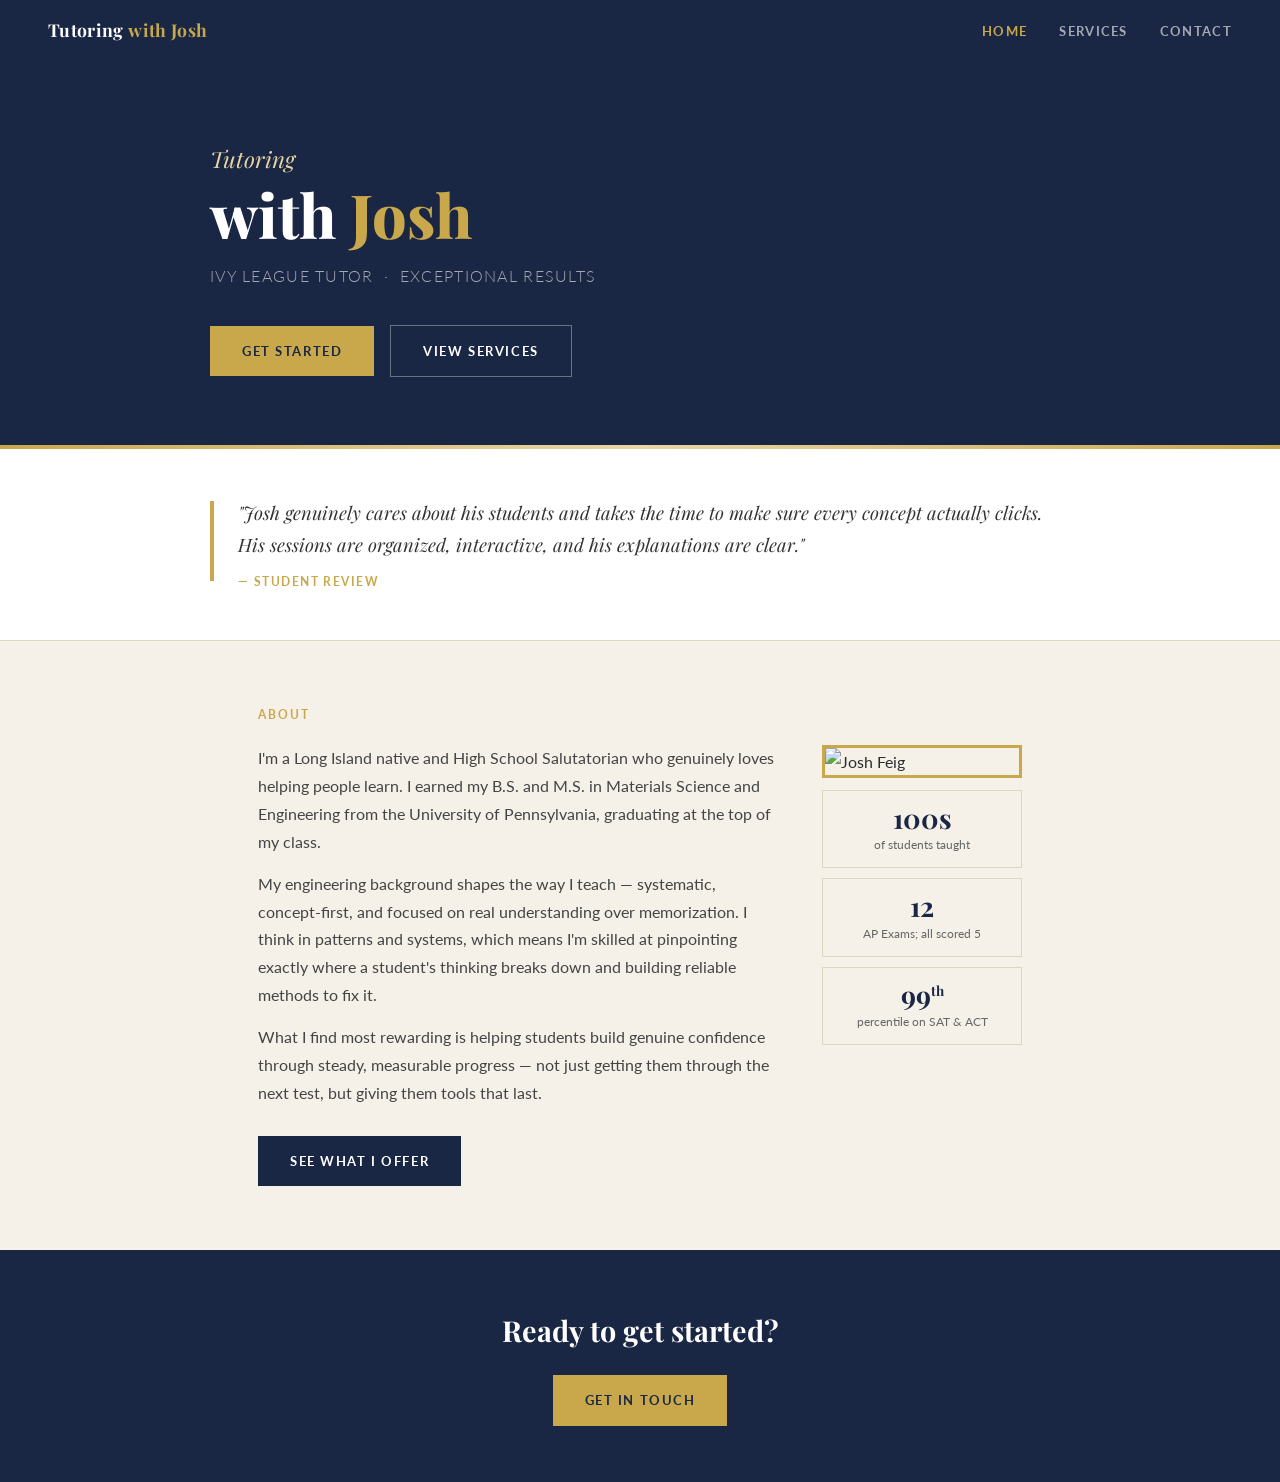
==== index.html @ d27513d3 "Add files via upload" ====
<!DOCTYPE html>
<html lang="en">
<head>
  <meta charset="UTF-8" />
  <meta name="viewport" content="width=device-width, initial-scale=1.0" />
  <title>Tutoring with Josh | Ivy League Tutor · Long Island</title>
  <link rel="preconnect" href="https://fonts.googleapis.com" />
  <link rel="preconnect" href="https://fonts.gstatic.com" crossorigin />
  <link href="https://fonts.googleapis.com/css2?family=Playfair+Display:ital,wght@0,700;0,800;1,400;1,600&family=Lato:wght@300;400;700&display=swap" rel="stylesheet" />
  <link rel="stylesheet" href="style.css" />
</head>
<body>

  <nav>
    <a class="nav-brand" href="index.html">Tutoring <span>with Josh</span></a>
    <ul class="nav-links">
      <li><a href="index.html" class="active">Home</a></li>
      <li><a href="services.html">Services</a></li>
      <li><a href="contact.html">Contact</a></li>
    </ul>
  </nav>

  <section class="hero">
    <div class="hero-inner">
      <div class="hero-eyebrow">Tutoring</div>
      <h1 class="hero-title">with <span>Josh</span></h1>
      <p class="hero-sub">Ivy League tutor &nbsp;·&nbsp; Exceptional results</p>
      <div class="hero-cta">
        <a href="contact.html" class="btn">Get Started</a>
        <a href="services.html" class="btn btn-outline">View Services</a>
      </div>
    </div>
  </section>

  <div class="testimonial-band">
    <div class="testimonial-inner">
      <div class="testimonial-bar"></div>
      <div>
        <p class="testimonial-text">"Josh genuinely cares about his students and takes the time to make sure every concept actually clicks. His sessions are organized, interactive, and his explanations are clear."</p>
        <p class="testimonial-attr">— Student Review</p>
      </div>
    </div>
  </div>

  <main class="main">
    <section id="about" class="about-section">
      <p class="section-label">About</p>
      <div class="about-grid">
        <div class="about-text">
          <p>I'm a Long Island native and High School Salutatorian who genuinely loves helping people learn. I earned my B.S. and M.S. in Materials Science and Engineering from the University of Pennsylvania, graduating at the top of my class.</p>
          <p>My engineering background shapes the way I teach — systematic, concept-first, and focused on real understanding over memorization. I think in patterns and systems, which means I'm skilled at pinpointing exactly where a student's thinking breaks down and building reliable methods to fix it.</p>
          <p>What I find most rewarding is helping students build genuine confidence through steady, measurable progress — not just getting them through the next test, but giving them tools that last.</p>
          <a href="services.html" class="btn btn-dark" style="margin-top:28px; display:inline-block;">See What I Offer</a>
        </div>
        <div class="about-right">
          <!-- Replace josh.jpg with your actual photo filename -->
          <img src="josh.jpg" alt="Josh Feig" class="about-photo" />
          <div class="stats">
            <div class="stat-box">
              <div class="stat-number">100s</div>
              <div class="stat-label">of students taught</div>
            </div>
            <div class="stat-box">
              <div class="stat-number">12</div>
              <div class="stat-label">AP Exams; all scored 5</div>
            </div>
            <div class="stat-box">
              <div class="stat-number">99<sup>th</sup></div>
              <div class="stat-label">percentile on SAT &amp; ACT</div>
            </div>
          </div>
        </div>
      </div>
    </section>
  </main>

  <footer>
    <div class="footer-inner footer-simple">
      <p class="footer-headline">Ready to get started?</p>
      <a href="contact.html" class="btn">Get in Touch</a>
    </div>
  </footer>

</body>
</html>
---- style.css ----
*, *::before, *::after { box-sizing: border-box; margin: 0; padding: 0; }

:root {
  --navy: #1a2744;
  --navy-light: #243058;
  --gold: #c9a84c;
  --gold-light: #e8d5a3;
  --cream: #f5f1e8;
  --white: #ffffff;
  --text: #2c2c2c;
  --text-muted: #666;
  --border: #ddd5c0;
}

html { scroll-behavior: smooth; }

body {
  font-family: 'Lato', sans-serif;
  color: var(--text);
  background: var(--cream);
  font-size: 16px;
  line-height: 1.7;
}

/* ── NAV ── */
nav {
  background: var(--navy);
  position: sticky;
  top: 0;
  z-index: 100;
  display: flex;
  justify-content: space-between;
  align-items: center;
  padding: 0 48px;
  height: 60px;
}

.nav-brand {
  font-family: 'Playfair Display', serif;
  color: var(--white);
  font-size: 1.1rem;
  font-weight: 700;
  letter-spacing: 0.02em;
  text-decoration: none;
}

.nav-brand span { color: var(--gold); }

.nav-links {
  display: flex;
  gap: 32px;
  list-style: none;
}

.nav-links a {
  color: rgba(255,255,255,0.6);
  text-decoration: none;
  font-size: 0.82rem;
  font-weight: 700;
  letter-spacing: 0.1em;
  text-transform: uppercase;
  transition: color 0.2s;
}

.nav-links a:hover,
.nav-links a.active { color: var(--gold); }

/* ── HERO ── */
.hero {
  background: var(--navy);
  padding: 80px 48px 72px;
  position: relative;
  overflow: hidden;
}

.hero::after {
  content: '';
  position: absolute;
  bottom: 0; left: 0; right: 0;
  height: 4px;
  background: linear-gradient(90deg, var(--gold), var(--gold-light), var(--gold));
}

.page-hero {
  background: var(--navy);
  padding: 52px 48px 48px;
  position: relative;
}

.page-hero::after {
  content: '';
  position: absolute;
  bottom: 0; left: 0; right: 0;
  height: 4px;
  background: linear-gradient(90deg, var(--gold), var(--gold-light), var(--gold));
}

.hero-inner {
  max-width: 860px;
  margin: 0 auto;
}

.hero-eyebrow {
  font-family: 'Playfair Display', serif;
  font-style: italic;
  color: var(--gold-light);
  font-size: 1.4rem;
  font-weight: 400;
  margin-bottom: 4px;
  opacity: 0;
  animation: fadeUp 0.6s 0.1s forwards;
}

.hero-title {
  font-family: 'Playfair Display', serif;
  font-size: clamp(2.6rem, 5vw, 3.8rem);
  font-weight: 800;
  color: var(--white);
  line-height: 1.05;
  margin-bottom: 16px;
  opacity: 0;
  animation: fadeUp 0.6s 0.25s forwards;
}

.hero-title span { color: var(--gold); }

.hero-sub {
  color: rgba(255,255,255,0.6);
  font-size: 1rem;
  font-weight: 300;
  letter-spacing: 0.08em;
  text-transform: uppercase;
  opacity: 0;
  animation: fadeUp 0.6s 0.4s forwards;
}

.hero-cta {
  margin-top: 36px;
  opacity: 0;
  animation: fadeUp 0.6s 0.55s forwards;
}

@keyframes fadeUp {
  from { opacity: 0; transform: translateY(18px); }
  to   { opacity: 1; transform: translateY(0); }
}

/* ── BUTTONS ── */
.btn {
  display: inline-block;
  background: var(--gold);
  color: var(--navy);
  font-family: 'Lato', sans-serif;
  font-weight: 700;
  font-size: 0.82rem;
  letter-spacing: 0.12em;
  text-transform: uppercase;
  text-decoration: none;
  padding: 14px 32px;
  border: none;
  cursor: pointer;
  transition: background 0.2s, transform 0.15s;
}

.btn:hover {
  background: var(--gold-light);
  transform: translateY(-1px);
}

.btn-outline {
  background: transparent;
  color: var(--white);
  border: 1px solid rgba(255,255,255,0.35);
  margin-left: 12px;
}

.btn-outline:hover {
  background: rgba(255,255,255,0.08);
  transform: translateY(-1px);
}

.btn-dark {
  background: var(--navy);
  color: var(--white);
}

.btn-dark:hover {
  background: var(--navy-light);
}

.btn-submit {
  width: 100%;
  padding: 16px;
  font-size: 0.85rem;
}

/* ── TESTIMONIAL ── */
.testimonial-band {
  background: var(--white);
  padding: 48px;
  border-bottom: 1px solid var(--border);
}

.testimonial-inner {
  max-width: 860px;
  margin: 0 auto;
  display: flex;
  gap: 24px;
  align-items: flex-start;
}

.testimonial-bar {
  width: 4px;
  min-height: 80px;
  background: var(--gold);
  flex-shrink: 0;
  margin-top: 4px;
}

.testimonial-text {
  font-family: 'Playfair Display', serif;
  font-style: italic;
  font-size: 1.15rem;
  color: #333;
  line-height: 1.7;
}

.testimonial-attr {
  margin-top: 12px;
  font-size: 0.75rem;
  font-weight: 700;
  letter-spacing: 0.12em;
  text-transform: uppercase;
  color: var(--gold);
}

/* ── MAIN ── */
.main {
  max-width: 860px;
  margin: 0 auto;
  padding: 64px 48px;
}

.section-label {
  font-size: 0.72rem;
  font-weight: 700;
  letter-spacing: 0.18em;
  text-transform: uppercase;
  color: var(--gold);
  margin-bottom: 20px;
}

.divider {
  height: 1px;
  background: var(--border);
  margin: 0 0 56px;
}

.content-section {
  margin-bottom: 56px;
}

/* ── ABOUT (index) ── */
.about-section { margin-bottom: 0; }

.about-grid {
  display: grid;
  grid-template-columns: 1fr 200px;
  gap: 48px;
  align-items: start;
}

.about-text p {
  color: #444;
  font-size: 0.97rem;
  line-height: 1.8;
  margin-bottom: 14px;
}

.about-text p:last-of-type { margin-bottom: 0; }

.about-right {
  display: flex;
  flex-direction: column;
  gap: 12px;
}

.about-photo {
  width: 100%;
  display: block;
  border: 3px solid var(--gold);
}

.stats {
  display: flex;
  flex-direction: column;
  gap: 10px;
}

.stat-box {
  background: var(--cream);
  border: 1px solid var(--border);
  padding: 14px 16px;
  text-align: center;
}

.stat-number {
  font-family: 'Playfair Display', serif;
  font-size: 1.7rem;
  font-weight: 700;
  color: var(--navy);
  line-height: 1;
}

.stat-number sup {
  font-size: 0.85rem;
  vertical-align: super;
}

.stat-label {
  font-size: 0.76rem;
  color: var(--text-muted);
  margin-top: 4px;
  line-height: 1.4;
}

/* ── SUBJECTS ── */
.pill-row {
  display: flex;
  flex-wrap: wrap;
  gap: 10px;
}

.pill {
  background: var(--navy);
  color: var(--white);
  font-size: 0.82rem;
  font-weight: 700;
  letter-spacing: 0.04em;
  padding: 9px 18px;
}

/* ── SESSION FORMAT ── */
.format-grid {
  display: grid;
  grid-template-columns: 1fr 1fr;
  gap: 16px;
}

.format-card {
  background: var(--white);
  border: 1px solid var(--border);
  padding: 28px 24px;
  transition: border-color 0.2s;
}

.format-card:hover { border-color: var(--gold); }

.format-icon {
  font-size: 1.2rem;
  color: var(--gold);
  margin-bottom: 12px;
}

.format-title {
  font-family: 'Playfair Display', serif;
  font-size: 1.1rem;
  font-weight: 700;
  color: var(--navy);
  margin-bottom: 8px;
}

.format-desc {
  font-size: 0.9rem;
  color: var(--text-muted);
  line-height: 1.6;
}

/* ── WHAT TO EXPECT ── */
.expect-grid {
  display: grid;
  grid-template-columns: 1fr 1fr;
  gap: 14px;
}

.expect-card {
  border: 1px solid var(--border);
  background: var(--white);
  padding: 20px 22px;
  display: flex;
  gap: 16px;
  align-items: flex-start;
  transition: border-color 0.2s;
}

.expect-card:hover { border-color: var(--gold); }

.expect-num {
  width: 28px;
  height: 28px;
  border: 1.5px solid var(--gold);
  color: var(--gold);
  font-size: 0.75rem;
  font-weight: 700;
  display: flex;
  align-items: center;
  justify-content: center;
  flex-shrink: 0;
  margin-top: 2px;
  font-family: 'Playfair Display', serif;
}

.expect-title {
  font-weight: 700;
  font-size: 0.95rem;
  color: var(--navy);
  margin-bottom: 4px;
}

.expect-desc {
  font-size: 0.87rem;
  color: var(--text-muted);
  line-height: 1.5;
}

/* ── CONTACT PAGE ── */
.contact-layout {
  display: grid;
  grid-template-columns: 240px 1fr;
  gap: 64px;
  align-items: start;
}

.contact-list {
  list-style: none;
  display: flex;
  flex-direction: column;
  gap: 20px;
}

.contact-row {
  display: flex;
  flex-direction: column;
  gap: 3px;
}

.contact-label {
  font-size: 0.7rem;
  font-weight: 700;
  letter-spacing: 0.15em;
  text-transform: uppercase;
  color: var(--gold);
}

.contact-value {
  color: var(--text);
  font-size: 0.95rem;
  text-decoration: none;
  line-height: 1.5;
}

a.contact-value:hover { color: var(--navy); text-decoration: underline; }

/* ── FORM ── */
.contact-form {
  display: flex;
  flex-direction: column;
  gap: 18px;
}

.field-row {
  display: grid;
  grid-template-columns: 1fr 1fr;
  gap: 16px;
}

.field {
  display: flex;
  flex-direction: column;
  gap: 6px;
}

.field label {
  font-size: 0.75rem;
  font-weight: 700;
  letter-spacing: 0.1em;
  text-transform: uppercase;
  color: var(--navy);
}

.field input,
.field textarea {
  background: var(--white);
  border: 1px solid var(--border);
  padding: 12px 14px;
  font-family: 'Lato', sans-serif;
  font-size: 0.95rem;
  color: var(--text);
  outline: none;
  transition: border-color 0.2s;
  width: 100%;
}

.field input:focus,
.field textarea:focus {
  border-color: var(--gold);
}

.field input::placeholder,
.field textarea::placeholder {
  color: #aaa;
}

.field textarea { resize: vertical; }

/* ── FOOTER ── */
footer {
  background: var(--navy);
  padding: 56px 48px;
}

.footer-inner {
  max-width: 860px;
  margin: 0 auto;
}

.footer-simple {
  text-align: center;
}

.footer-headline {
  font-family: 'Playfair Display', serif;
  font-size: 1.8rem;
  font-weight: 700;
  color: var(--white);
  margin-bottom: 20px;
}

/* ── RESPONSIVE ── */
@media (max-width: 700px) {
  nav { padding: 0 20px; }
  .nav-links { gap: 18px; }
  .hero, .page-hero { padding: 52px 24px 48px; }
  .testimonial-band { padding: 36px 24px; }
  .main { padding: 48px 24px; }
  .about-grid { grid-template-columns: 1fr; }
  .about-right { flex-direction: row; flex-wrap: wrap; }
  .about-photo { width: 120px; }
  .stats { flex-direction: row; flex-wrap: wrap; }
  .stat-box { flex: 1; min-width: 90px; }
  .format-grid { grid-template-columns: 1fr; }
  .expect-grid { grid-template-columns: 1fr; }
  .contact-layout { grid-template-columns: 1fr; gap: 40px; }
  .field-row { grid-template-columns: 1fr; }
  footer { padding: 48px 24px; }
  .btn-outline { margin-left: 0; margin-top: 10px; }
}
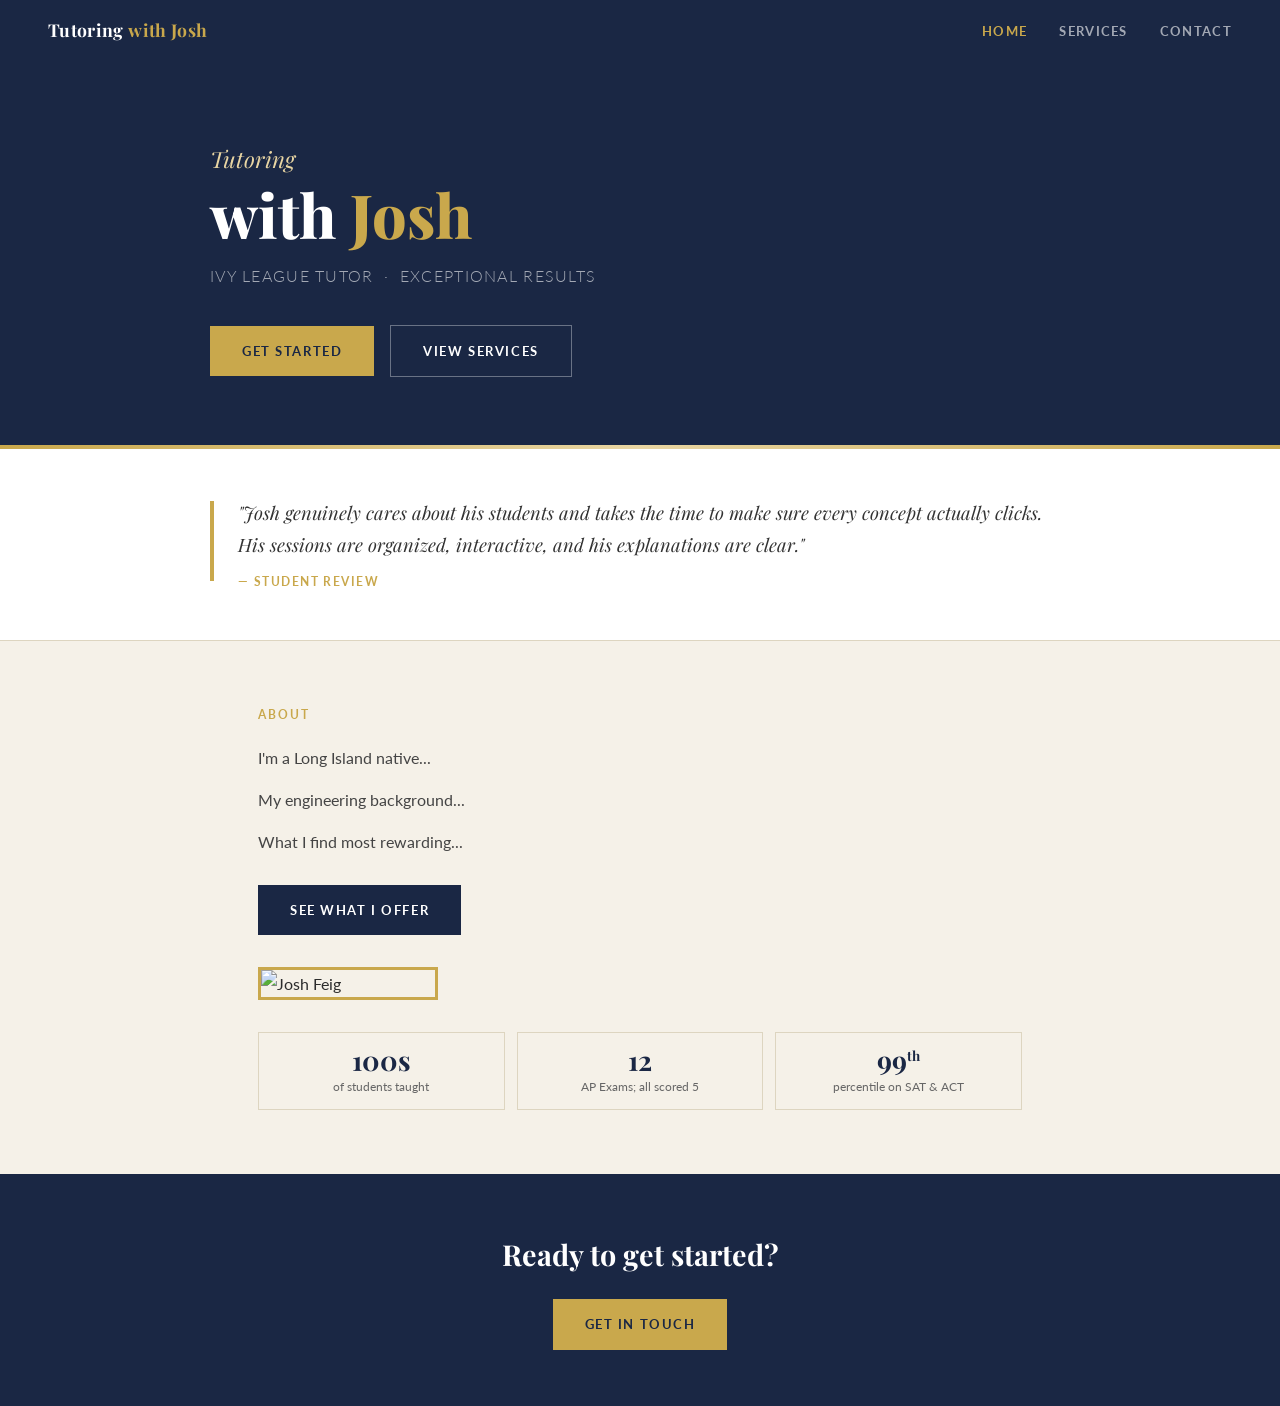
==== commit 81d8eb05: "Update index.html" ====
--- a/index.html
+++ b/index.html
@@ -45,32 +45,29 @@
   <main class="main">
     <section id="about" class="about-section">
       <p class="section-label">About</p>
-      <div class="about-grid">
-        <div class="about-text">
-          <p>I'm a Long Island native and High School Salutatorian who genuinely loves helping people learn. I earned my B.S. and M.S. in Materials Science and Engineering from the University of Pennsylvania, graduating at the top of my class.</p>
-          <p>My engineering background shapes the way I teach — systematic, concept-first, and focused on real understanding over memorization. I think in patterns and systems, which means I'm skilled at pinpointing exactly where a student's thinking breaks down and building reliable methods to fix it.</p>
-          <p>What I find most rewarding is helping students build genuine confidence through steady, measurable progress — not just getting them through the next test, but giving them tools that last.</p>
-          <a href="services.html" class="btn btn-dark" style="margin-top:28px; display:inline-block;">See What I Offer</a>
-        </div>
-        <div class="about-right">
-          <!-- Replace josh.jpg with your actual photo filename -->
-          <img src="josh.jpg" alt="Josh Feig" class="about-photo" />
-          <div class="stats">
-            <div class="stat-box">
-              <div class="stat-number">100s</div>
-              <div class="stat-label">of students taught</div>
-            </div>
-            <div class="stat-box">
-              <div class="stat-number">12</div>
-              <div class="stat-label">AP Exams; all scored 5</div>
-            </div>
-            <div class="stat-box">
-              <div class="stat-number">99<sup>th</sup></div>
-              <div class="stat-label">percentile on SAT &amp; ACT</div>
-            </div>
-          </div>
-        </div>
-      </div>
+ <div class="about-text">
+  <p>I'm a Long Island native...</p>
+  <p>My engineering background...</p>
+  <p>What I find most rewarding...</p>
+  <a href="services.html" class="btn btn-dark" style="margin-top:28px; display:inline-block;">See What I Offer</a>
+</div>
+
+<img src="josh.jpg" alt="Josh Feig" class="about-photo" style="width:180px; border:3px solid var(--gold); margin: 32px 0;" />
+
+<div class="stats" style="flex-direction: row; width: 100%; gap: 12px; margin-top: 8px;">
+  <div class="stat-box" style="flex:1;">
+    <div class="stat-number">100s</div>
+    <div class="stat-label">of students taught</div>
+  </div>
+  <div class="stat-box" style="flex:1;">
+    <div class="stat-number">12</div>
+    <div class="stat-label">AP Exams; all scored 5</div>
+  </div>
+  <div class="stat-box" style="flex:1;">
+    <div class="stat-number">99<sup>th</sup></div>
+    <div class="stat-label">percentile on SAT &amp; ACT</div>
+  </div>
+</div>
     </section>
   </main>
 
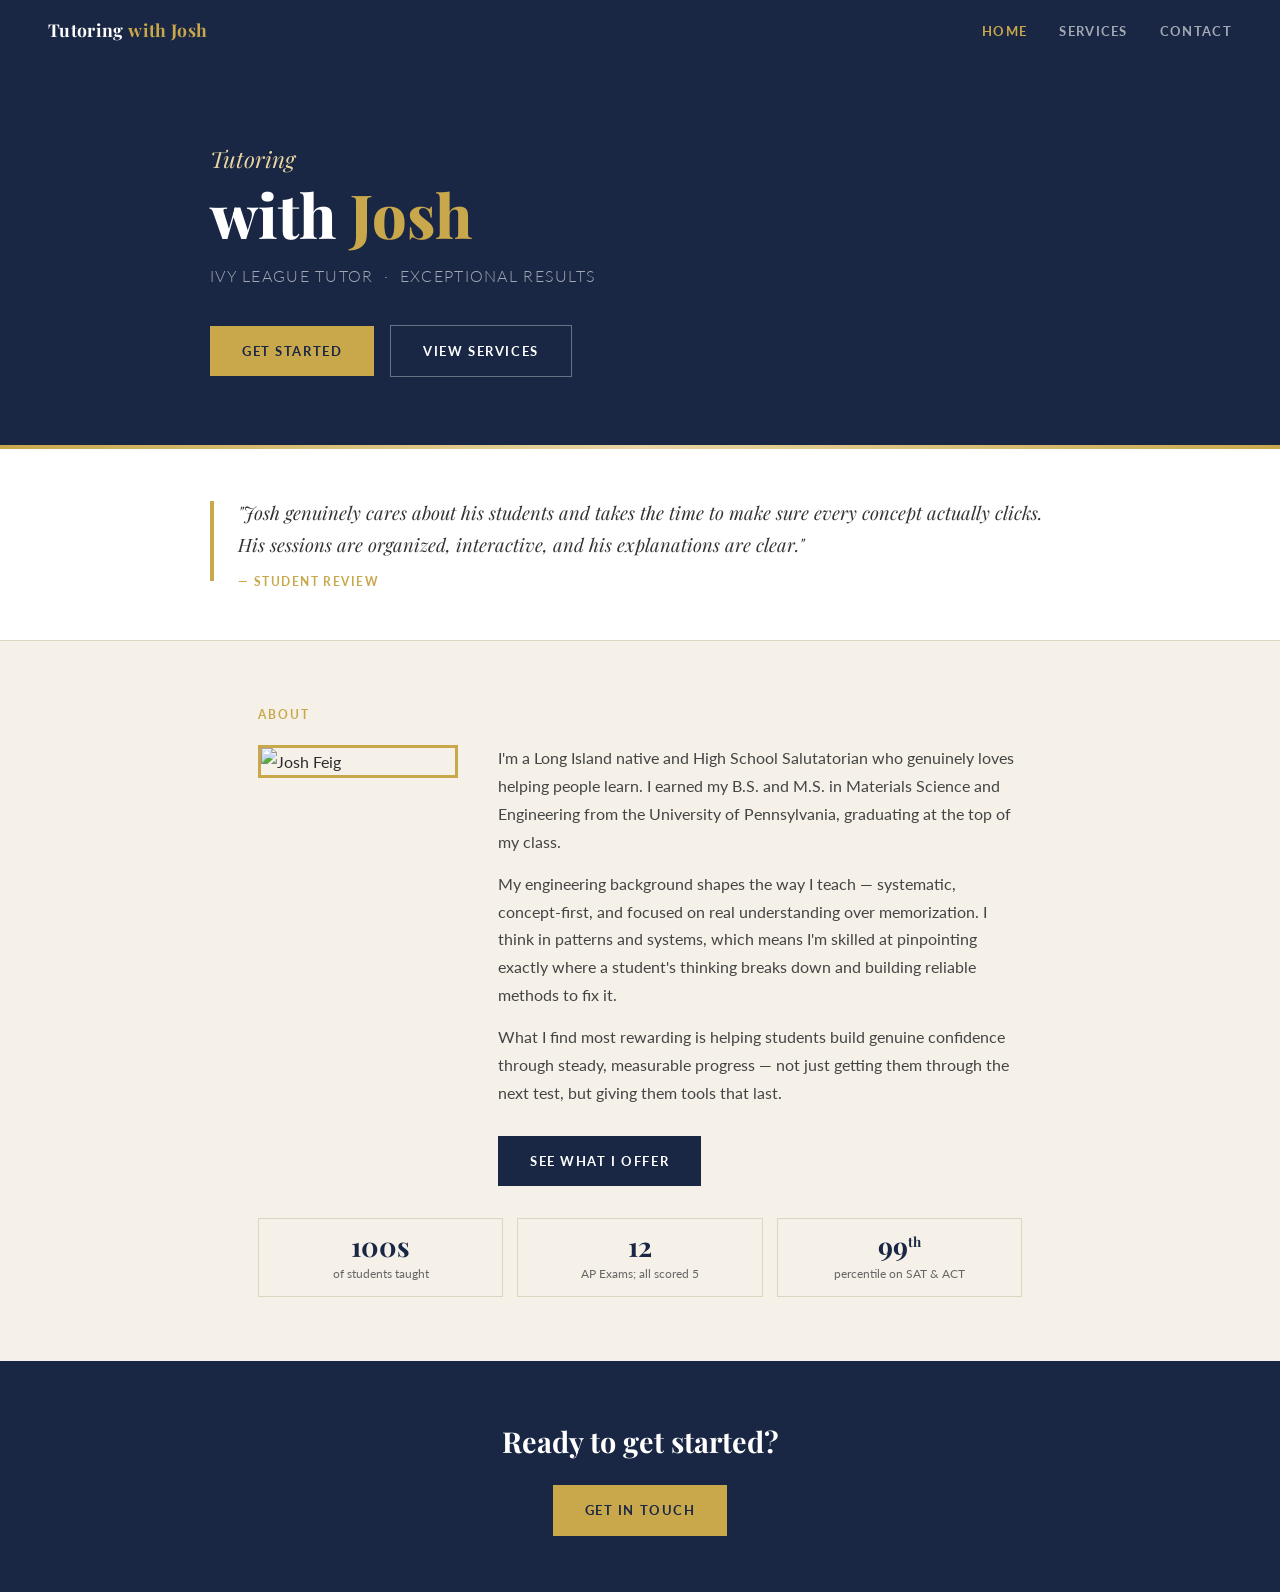
==== commit 8a62fab5: "Add files via upload" ====
--- a/index.html
+++ b/index.html
@@ -43,31 +43,34 @@
   </div>
 
   <main class="main">
-    <section id="about" class="about-section">
+    <section id="about">
       <p class="section-label">About</p>
- <div class="about-text">
-  <p>I'm a Long Island native...</p>
-  <p>My engineering background...</p>
-  <p>What I find most rewarding...</p>
-  <a href="services.html" class="btn btn-dark" style="margin-top:28px; display:inline-block;">See What I Offer</a>
-</div>
 
-<img src="josh.jpg" alt="Josh Feig" class="about-photo" style="width:180px; border:3px solid var(--gold); margin: 32px 0;" />
+      <div class="about-top">
+        <img src="josh.jpg" alt="Josh Feig" class="about-photo" />
+        <div class="about-text">
+          <p>I'm a Long Island native and High School Salutatorian who genuinely loves helping people learn. I earned my B.S. and M.S. in Materials Science and Engineering from the University of Pennsylvania, graduating at the top of my class.</p>
+          <p>My engineering background shapes the way I teach — systematic, concept-first, and focused on real understanding over memorization. I think in patterns and systems, which means I'm skilled at pinpointing exactly where a student's thinking breaks down and building reliable methods to fix it.</p>
+          <p>What I find most rewarding is helping students build genuine confidence through steady, measurable progress — not just getting them through the next test, but giving them tools that last.</p>
+          <a href="services.html" class="btn btn-dark" style="margin-top:28px; display:inline-block;">See What I Offer</a>
+        </div>
+      </div>
 
-<div class="stats" style="flex-direction: row; width: 100%; gap: 12px; margin-top: 8px;">
-  <div class="stat-box" style="flex:1;">
-    <div class="stat-number">100s</div>
-    <div class="stat-label">of students taught</div>
-  </div>
-  <div class="stat-box" style="flex:1;">
-    <div class="stat-number">12</div>
-    <div class="stat-label">AP Exams; all scored 5</div>
-  </div>
-  <div class="stat-box" style="flex:1;">
-    <div class="stat-number">99<sup>th</sup></div>
-    <div class="stat-label">percentile on SAT &amp; ACT</div>
-  </div>
-</div>
+      <div class="stats-row">
+        <div class="stat-box">
+          <div class="stat-number">100s</div>
+          <div class="stat-label">of students taught</div>
+        </div>
+        <div class="stat-box">
+          <div class="stat-number">12</div>
+          <div class="stat-label">AP Exams; all scored 5</div>
+        </div>
+        <div class="stat-box">
+          <div class="stat-number">99<sup>th</sup></div>
+          <div class="stat-label">percentile on SAT &amp; ACT</div>
+        </div>
+      </div>
+
     </section>
   </main>
 
--- a/style.css
+++ b/style.css
@@ -261,13 +261,18 @@
 }
 
 /* ── ABOUT (index) ── */
-.about-section { margin-bottom: 0; }
-
-.about-grid {
+.about-top {
   display: grid;
-  grid-template-columns: 1fr 200px;
-  gap: 48px;
+  grid-template-columns: 200px 1fr;
+  gap: 40px;
   align-items: start;
+  margin-bottom: 32px;
+}
+
+.about-photo {
+  width: 100%;
+  display: block;
+  border: 3px solid var(--gold);
 }
 
 .about-text p {
@@ -279,25 +284,13 @@
 
 .about-text p:last-of-type { margin-bottom: 0; }
 
-.about-right {
-  display: flex;
-  flex-direction: column;
-  gap: 12px;
-}
-
-.about-photo {
-  width: 100%;
-  display: block;
-  border: 3px solid var(--gold);
-}
-
-.stats {
-  display: flex;
-  flex-direction: column;
-  gap: 10px;
+.stats-row {
+  display: flex;
+  gap: 14px;
 }
 
 .stat-box {
+  flex: 1;
   background: var(--cream);
   border: 1px solid var(--border);
   padding: 14px 16px;
@@ -543,10 +536,9 @@
   .hero, .page-hero { padding: 52px 24px 48px; }
   .testimonial-band { padding: 36px 24px; }
   .main { padding: 48px 24px; }
-  .about-grid { grid-template-columns: 1fr; }
-  .about-right { flex-direction: row; flex-wrap: wrap; }
-  .about-photo { width: 120px; }
-  .stats { flex-direction: row; flex-wrap: wrap; }
+  .about-top { grid-template-columns: 1fr; }
+  .about-photo { width: 140px; }
+  .stats-row { flex-wrap: wrap; }
   .stat-box { flex: 1; min-width: 90px; }
   .format-grid { grid-template-columns: 1fr; }
   .expect-grid { grid-template-columns: 1fr; }
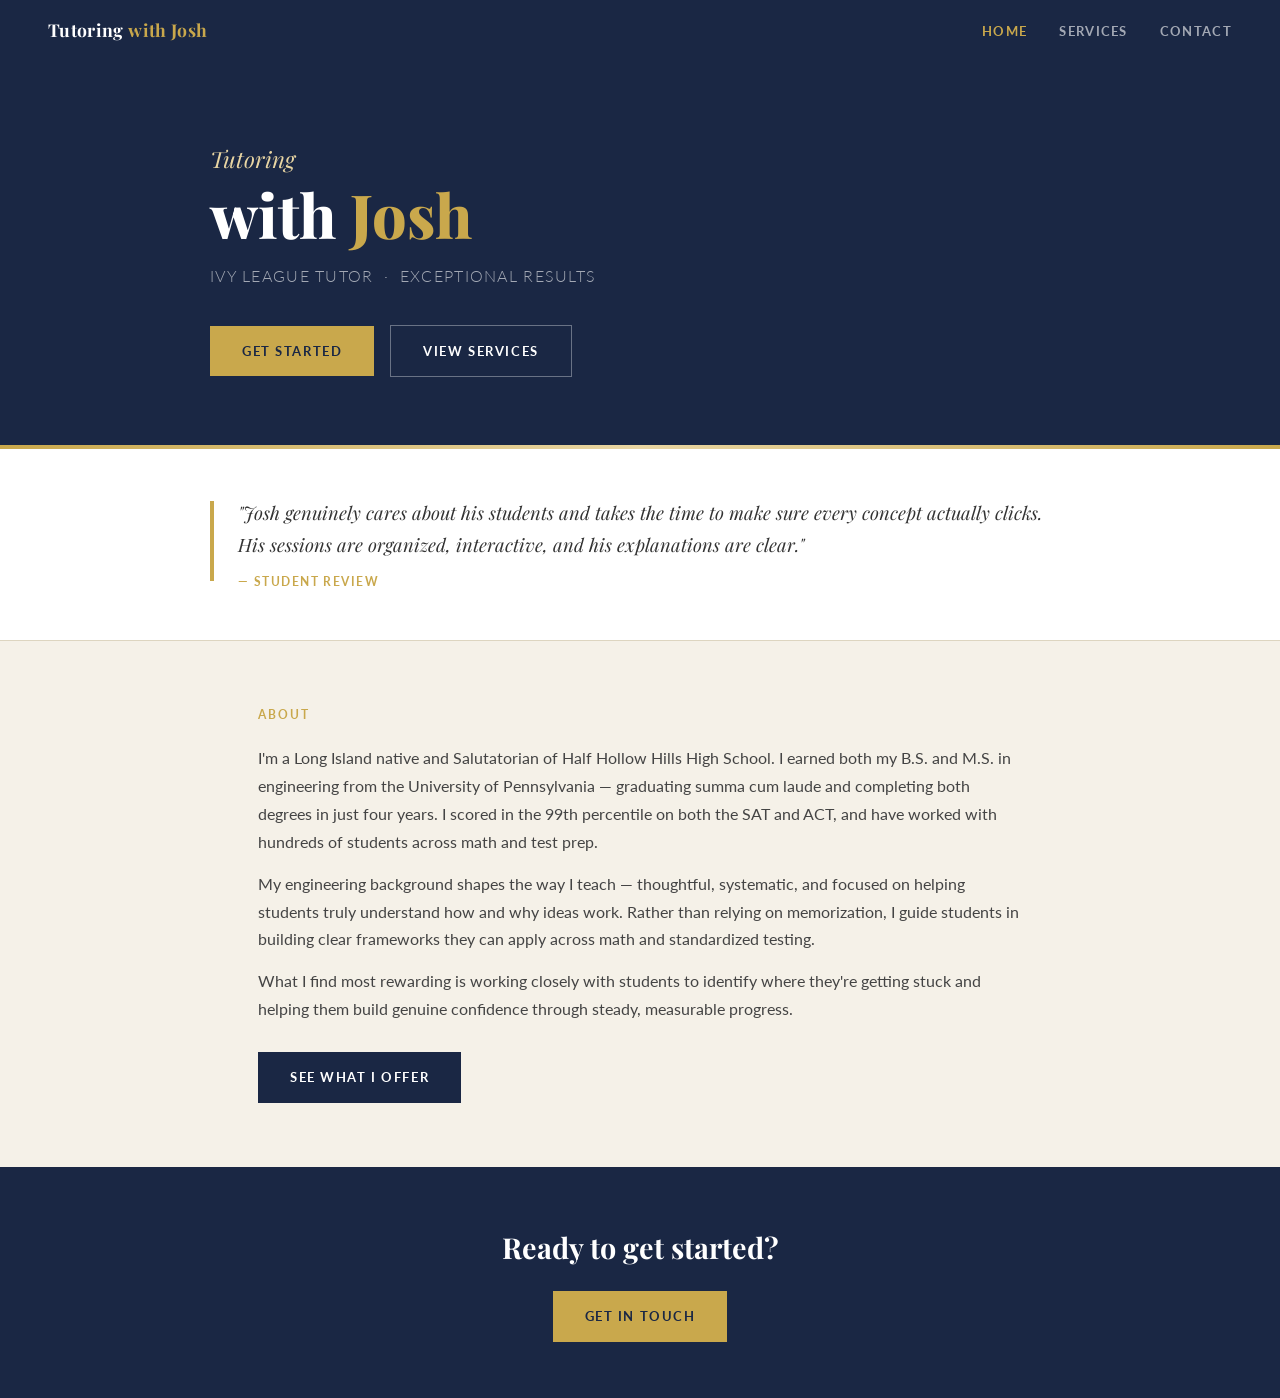
==== commit 803b15ee: "Add files via upload" ====
--- a/index.html
+++ b/index.html
@@ -45,32 +45,12 @@
   <main class="main">
     <section id="about">
       <p class="section-label">About</p>
-
-      <div class="about-top">
-        <img src="josh.jpg" alt="Josh Feig" class="about-photo" />
-        <div class="about-text">
-          <p>I'm a Long Island native and High School Salutatorian who genuinely loves helping people learn. I earned my B.S. and M.S. in Materials Science and Engineering from the University of Pennsylvania, graduating at the top of my class.</p>
-          <p>My engineering background shapes the way I teach — systematic, concept-first, and focused on real understanding over memorization. I think in patterns and systems, which means I'm skilled at pinpointing exactly where a student's thinking breaks down and building reliable methods to fix it.</p>
-          <p>What I find most rewarding is helping students build genuine confidence through steady, measurable progress — not just getting them through the next test, but giving them tools that last.</p>
-          <a href="services.html" class="btn btn-dark" style="margin-top:28px; display:inline-block;">See What I Offer</a>
-        </div>
+      <div class="about-text">
+        <p>I'm a Long Island native and Salutatorian of Half Hollow Hills High School. I earned both my B.S. and M.S. in engineering from the University of Pennsylvania — graduating summa cum laude and completing both degrees in just four years. I scored in the 99th percentile on both the SAT and ACT, and have worked with hundreds of students across math and test prep.</p>
+        <p>My engineering background shapes the way I teach — thoughtful, systematic, and focused on helping students truly understand how and why ideas work. Rather than relying on memorization, I guide students in building clear frameworks they can apply across math and standardized testing.</p>
+        <p>What I find most rewarding is working closely with students to identify where they're getting stuck and helping them build genuine confidence through steady, measurable progress.</p>
+        <a href="services.html" class="btn btn-dark" style="margin-top:28px; display:inline-block;">See What I Offer</a>
       </div>
-
-      <div class="stats-row">
-        <div class="stat-box">
-          <div class="stat-number">100s</div>
-          <div class="stat-label">of students taught</div>
-        </div>
-        <div class="stat-box">
-          <div class="stat-number">12</div>
-          <div class="stat-label">AP Exams; all scored 5</div>
-        </div>
-        <div class="stat-box">
-          <div class="stat-number">99<sup>th</sup></div>
-          <div class="stat-label">percentile on SAT &amp; ACT</div>
-        </div>
-      </div>
-
     </section>
   </main>
 
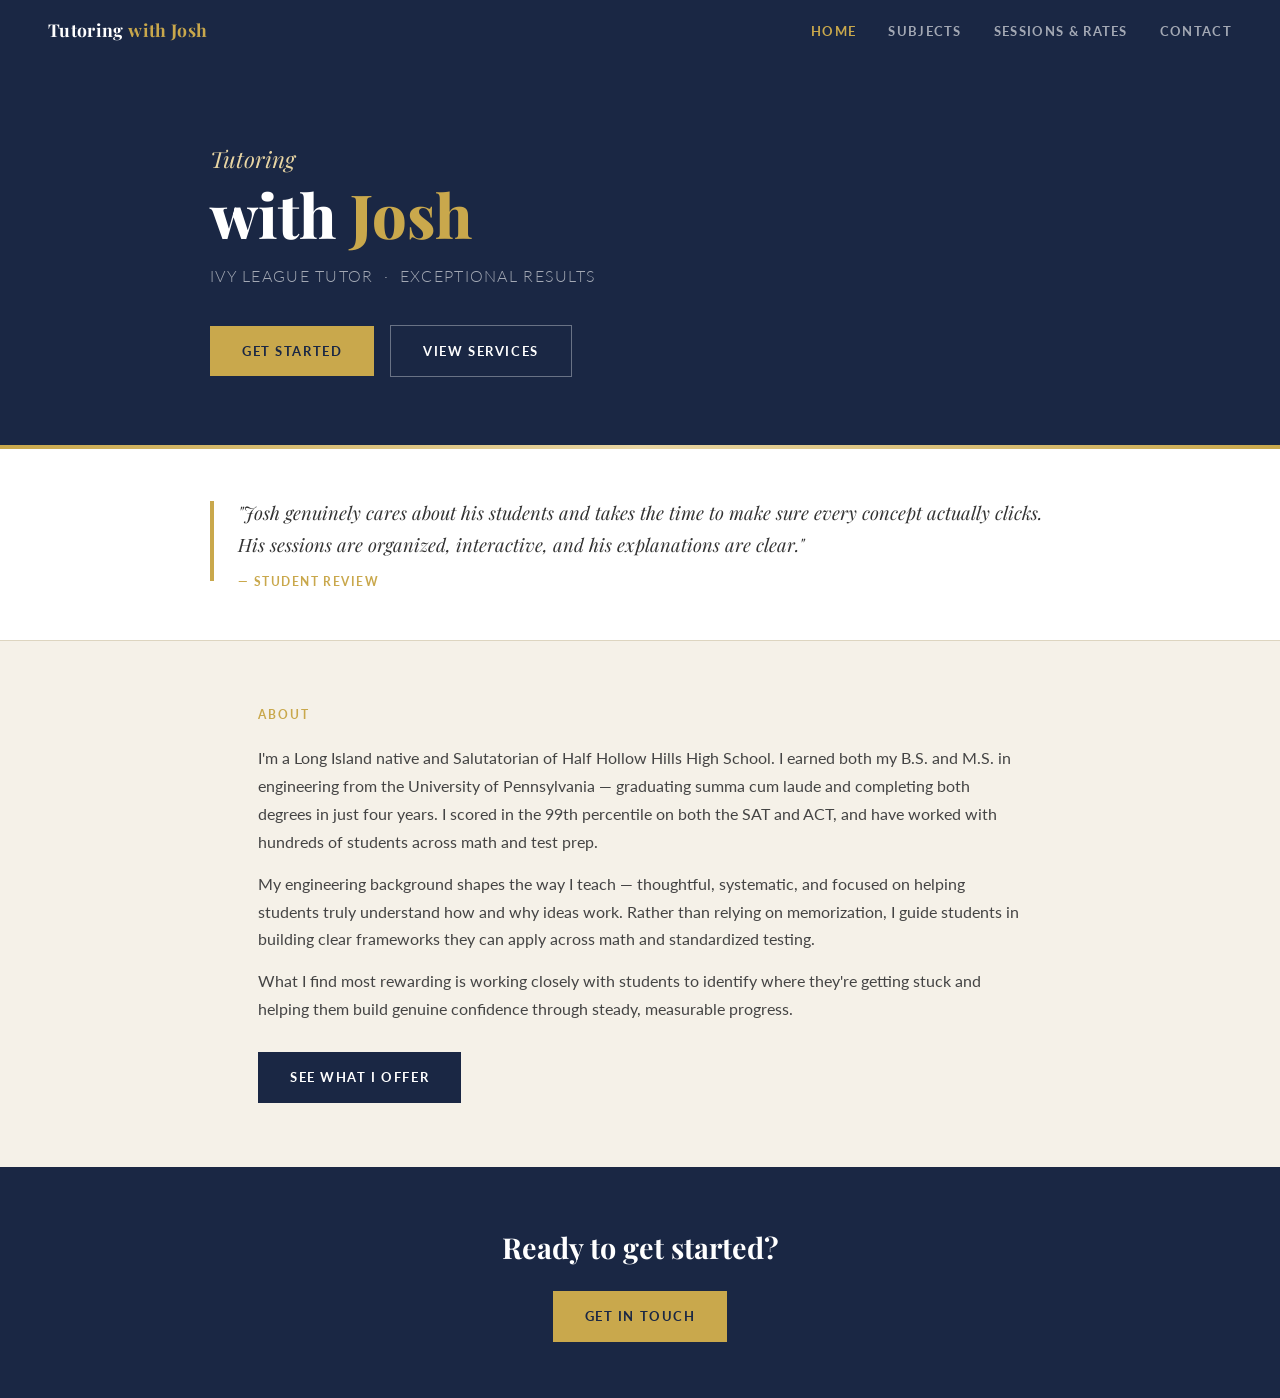
==== commit 05d8a9a4: "Add files via upload" ====
--- a/index.html
+++ b/index.html
@@ -15,7 +15,8 @@
     <a class="nav-brand" href="index.html">Tutoring <span>with Josh</span></a>
     <ul class="nav-links">
       <li><a href="index.html" class="active">Home</a></li>
-      <li><a href="services.html">Services</a></li>
+      <li><a href="subjects.html">Subjects</a></li>
+      <li><a href="sessions.html">Sessions &amp; Rates</a></li>
       <li><a href="contact.html">Contact</a></li>
     </ul>
   </nav>
--- a/style.css
+++ b/style.css
@@ -250,6 +250,12 @@
   margin-bottom: 20px;
 }
 
+.section-intro {
+  color: #444;
+  font-size: 0.95rem;
+  margin-bottom: 24px;
+}
+
 .divider {
   height: 1px;
   background: var(--border);
@@ -260,21 +266,7 @@
   margin-bottom: 56px;
 }
 
-/* ── ABOUT (index) ── */
-.about-top {
-  display: grid;
-  grid-template-columns: 200px 1fr;
-  gap: 40px;
-  align-items: start;
-  margin-bottom: 32px;
-}
-
-.about-photo {
-  width: 100%;
-  display: block;
-  border: 3px solid var(--gold);
-}
-
+/* ── ABOUT (home page) ── */
 .about-text p {
   color: #444;
   font-size: 0.97rem;
@@ -284,44 +276,27 @@
 
 .about-text p:last-of-type { margin-bottom: 0; }
 
-.stats-row {
-  display: flex;
-  gap: 14px;
-}
-
-.stat-box {
-  flex: 1;
-  background: var(--cream);
-  border: 1px solid var(--border);
-  padding: 14px 16px;
-  text-align: center;
-}
-
-.stat-number {
-  font-family: 'Playfair Display', serif;
-  font-size: 1.7rem;
+/* ── SUBJECTS / SERVICES ── */
+.services-grid {
+  display: grid;
+  grid-template-columns: 1fr 1fr;
+  gap: 48px;
+  align-items: start;
+}
+
+.services-heading {
+  font-family: 'Playfair Display', serif;
+  font-size: 1rem;
   font-weight: 700;
   color: var(--navy);
-  line-height: 1;
-}
-
-.stat-number sup {
-  font-size: 0.85rem;
-  vertical-align: super;
-}
-
-.stat-label {
-  font-size: 0.76rem;
-  color: var(--text-muted);
-  margin-top: 4px;
-  line-height: 1.4;
-}
-
-/* ── SUBJECTS ── */
+  margin-bottom: 16px;
+}
+
 .pill-row {
   display: flex;
   flex-wrap: wrap;
   gap: 10px;
+  margin-bottom: 0;
 }
 
 .pill {
@@ -331,6 +306,31 @@
   font-weight: 700;
   letter-spacing: 0.04em;
   padding: 9px 18px;
+}
+
+.focus-list {
+  list-style: none;
+  display: flex;
+  flex-direction: column;
+  gap: 10px;
+}
+
+.focus-list li {
+  font-size: 0.92rem;
+  color: #444;
+  padding-left: 16px;
+  position: relative;
+  line-height: 1.5;
+}
+
+.focus-list li::before {
+  content: '';
+  position: absolute;
+  left: 0;
+  top: 9px;
+  width: 6px;
+  height: 1.5px;
+  background: var(--gold);
 }
 
 /* ── SESSION FORMAT ── */
@@ -349,12 +349,6 @@
 
 .format-card:hover { border-color: var(--gold); }
 
-.format-icon {
-  font-size: 1.2rem;
-  color: var(--gold);
-  margin-bottom: 12px;
-}
-
 .format-title {
   font-family: 'Playfair Display', serif;
   font-size: 1.1rem;
@@ -369,51 +363,75 @@
   line-height: 1.6;
 }
 
-/* ── WHAT TO EXPECT ── */
-.expect-grid {
+/* ── SERVICE AREA ── */
+.area-grid {
   display: grid;
   grid-template-columns: 1fr 1fr;
-  gap: 14px;
-}
-
-.expect-card {
+  gap: 16px;
+}
+
+.area-card {
+  background: var(--white);
   border: 1px solid var(--border);
+  padding: 20px 24px;
+}
+
+.area-county {
+  font-family: 'Playfair Display', serif;
+  font-size: 0.95rem;
+  font-weight: 700;
+  color: var(--navy);
+  margin-bottom: 8px;
+}
+
+.area-towns {
+  font-size: 0.9rem;
+  color: var(--text-muted);
+  line-height: 1.6;
+}
+
+/* ── RATES ── */
+.rates-grid {
+  display: grid;
+  grid-template-columns: repeat(3, 1fr);
+  gap: 16px;
+}
+
+.rate-card {
   background: var(--white);
-  padding: 20px 22px;
-  display: flex;
-  gap: 16px;
-  align-items: flex-start;
-  transition: border-color 0.2s;
-}
-
-.expect-card:hover { border-color: var(--gold); }
-
-.expect-num {
-  width: 28px;
-  height: 28px;
-  border: 1.5px solid var(--gold);
+  border: 1px solid var(--border);
+  padding: 28px 24px;
+  display: flex;
+  flex-direction: column;
+}
+
+.rate-card--highlight {
+  border-color: var(--gold);
+  background: var(--cream);
+}
+
+.rate-title {
+  font-family: 'Playfair Display', serif;
+  font-size: 1.05rem;
+  font-weight: 700;
+  color: var(--navy);
+  margin-bottom: 6px;
+}
+
+.rate-duration {
+  font-size: 0.75rem;
+  font-weight: 700;
+  letter-spacing: 0.08em;
+  text-transform: uppercase;
   color: var(--gold);
-  font-size: 0.75rem;
-  font-weight: 700;
-  display: flex;
-  align-items: center;
-  justify-content: center;
-  flex-shrink: 0;
-  margin-top: 2px;
-  font-family: 'Playfair Display', serif;
-}
-
-.expect-title {
-  font-weight: 700;
-  font-size: 0.95rem;
-  color: var(--navy);
-  margin-bottom: 4px;
-}
-
-.expect-desc {
-  font-size: 0.87rem;
+  margin-bottom: 12px;
+}
+
+.rate-desc {
+  font-size: 0.88rem;
   color: var(--text-muted);
-  line-height: 1.5;
+  line-height: 1.6;
+  flex: 1;
 }
 
 /* ── CONTACT PAGE ── */
@@ -495,14 +513,10 @@
 }
 
 .field input:focus,
-.field textarea:focus {
-  border-color: var(--gold);
-}
+.field textarea:focus { border-color: var(--gold); }
 
 .field input::placeholder,
-.field textarea::placeholder {
-  color: #aaa;
-}
+.field textarea::placeholder { color: #aaa; }
 
 .field textarea { resize: vertical; }
 
@@ -517,9 +531,7 @@
   margin: 0 auto;
 }
 
-.footer-simple {
-  text-align: center;
-}
+.footer-simple { text-align: center; }
 
 .footer-headline {
   font-family: 'Playfair Display', serif;
@@ -532,18 +544,17 @@
 /* ── RESPONSIVE ── */
 @media (max-width: 700px) {
   nav { padding: 0 20px; }
-  .nav-links { gap: 18px; }
+  .nav-links { gap: 14px; }
+  .nav-links a { font-size: 0.75rem; }
   .hero, .page-hero { padding: 52px 24px 48px; }
   .testimonial-band { padding: 36px 24px; }
   .main { padding: 48px 24px; }
-  .about-top { grid-template-columns: 1fr; }
-  .about-photo { width: 140px; }
-  .stats-row { flex-wrap: wrap; }
-  .stat-box { flex: 1; min-width: 90px; }
+  .services-grid { grid-template-columns: 1fr; gap: 32px; }
   .format-grid { grid-template-columns: 1fr; }
-  .expect-grid { grid-template-columns: 1fr; }
+  .area-grid { grid-template-columns: 1fr; }
+  .rates-grid { grid-template-columns: 1fr; }
   .contact-layout { grid-template-columns: 1fr; gap: 40px; }
   .field-row { grid-template-columns: 1fr; }
   footer { padding: 48px 24px; }
-  .btn-outline { margin-left: 0; margin-top: 10px; }
-}
+  .btn-outline { margin-left: 0; margin-top: 10px; display: block; text-align: center; }
+}
